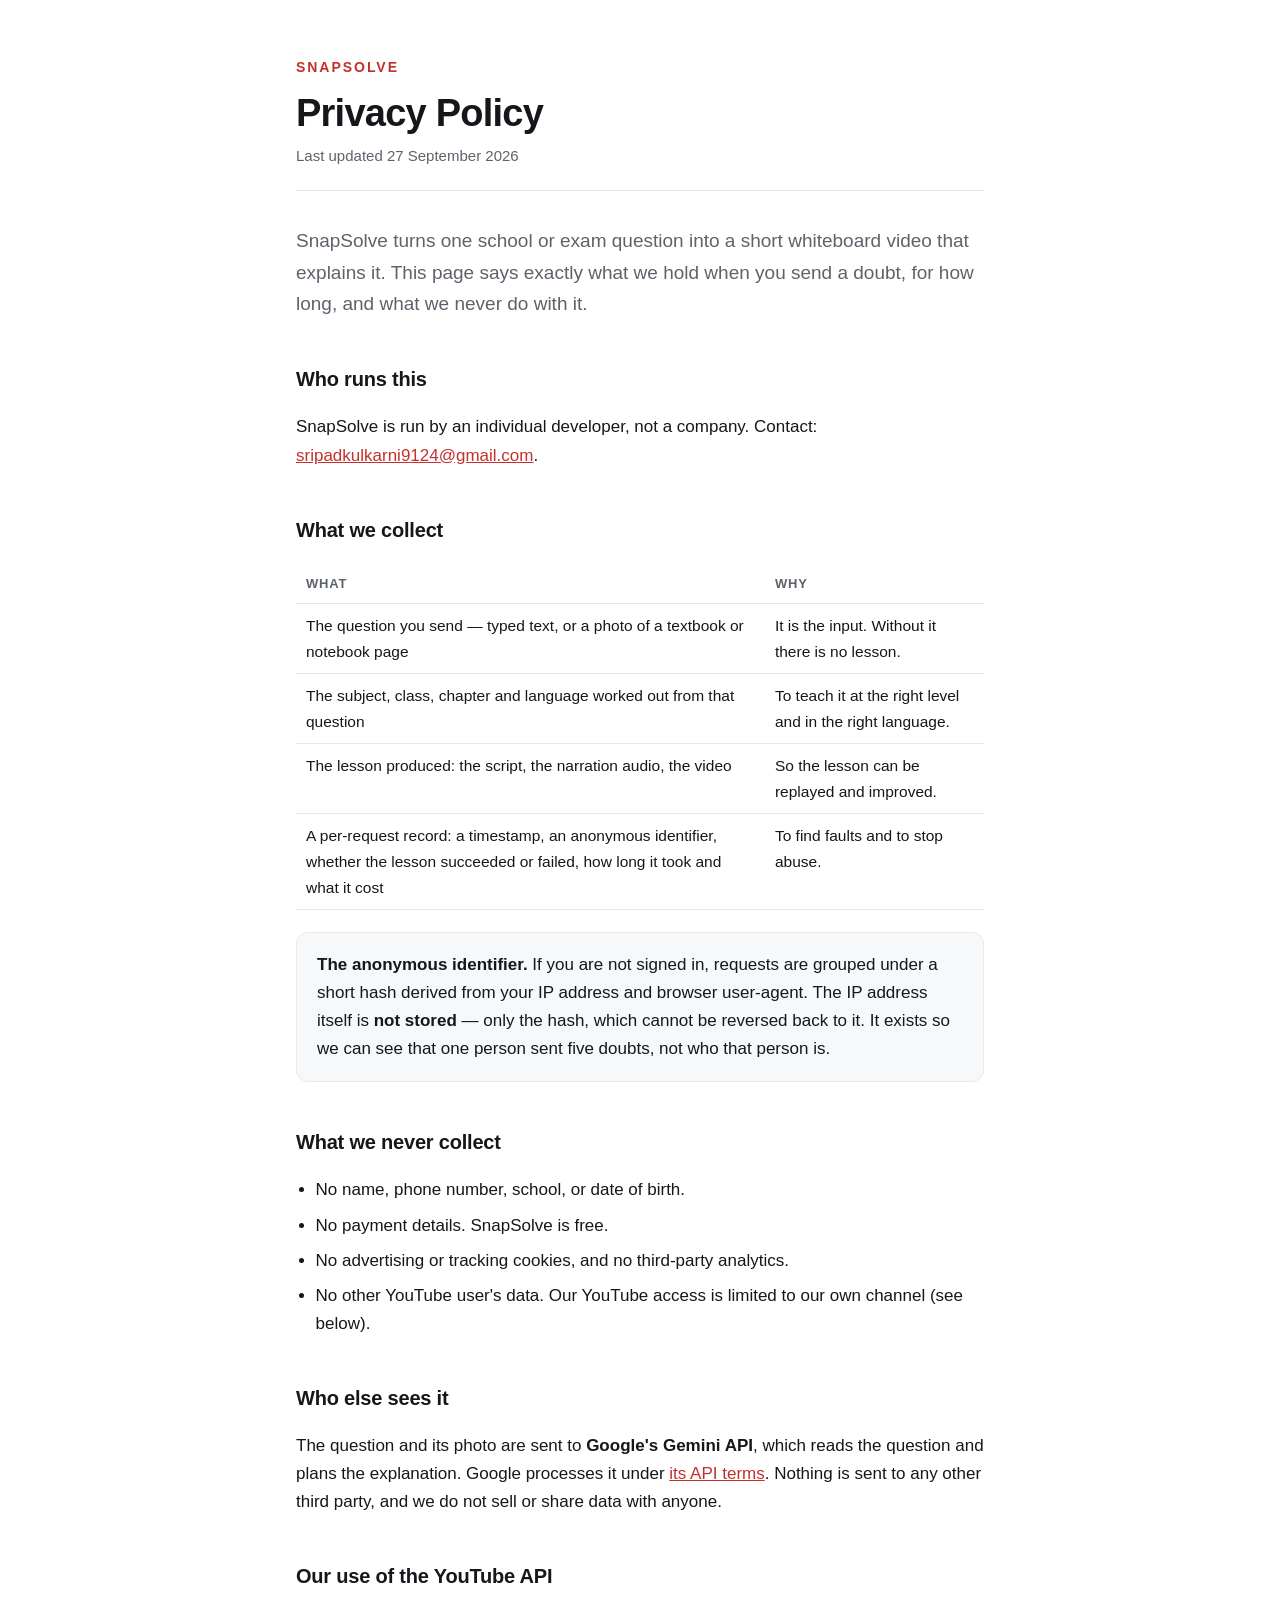
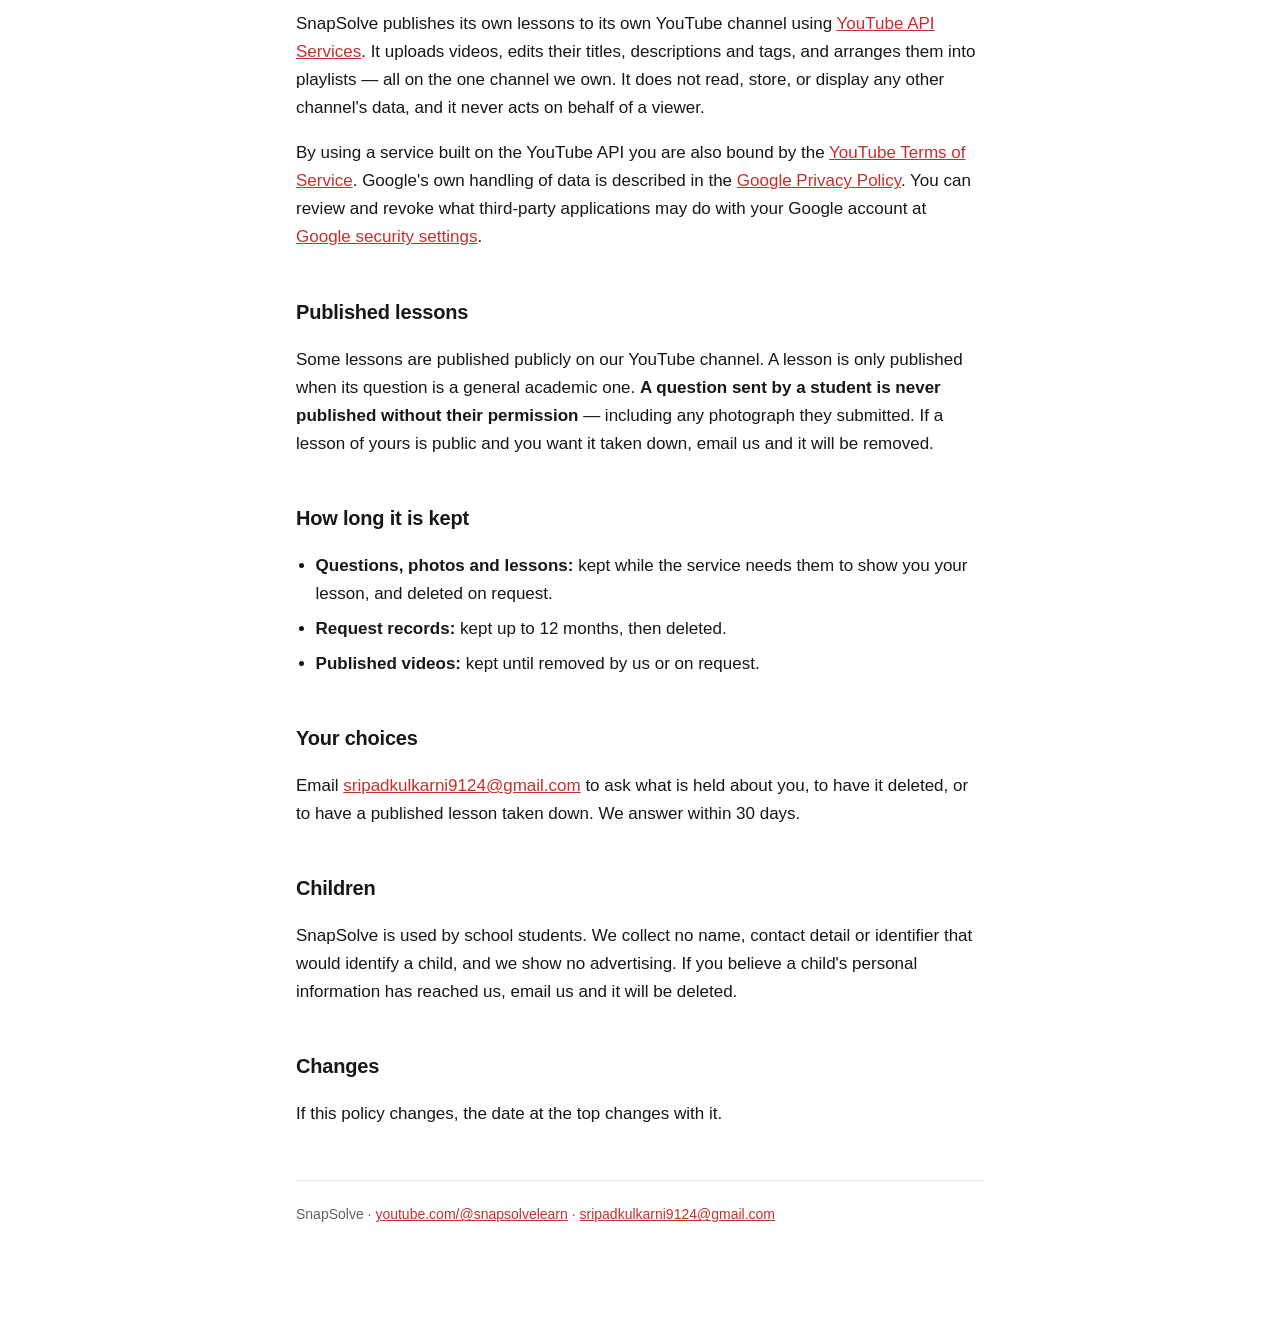
==== index.html @ fbf1bdf1 "SnapSolve privacy policy" ====
<!doctype html>
<html lang="en">
<head>
<meta charset="utf-8">
<meta name="viewport" content="width=device-width, initial-scale=1">
<title>SnapSolve — Privacy Policy</title>
<meta name="description" content="What SnapSolve collects when you send a doubt, how long it is kept, and what it is never used for.">
<style>
  :root{
    --bg:#ffffff; --ink:#15171a; --muted:#5c636b; --rule:#e6e8eb; --accent:#c4302b; --card:#f7f8f9;
  }
  :root:not([data-theme="light"]) { }
  @media (prefers-color-scheme: dark){
    :root:not([data-theme="light"]){ --bg:#101214; --ink:#e9ecef; --muted:#a2aab2; --rule:#252a2f; --accent:#ff6b63; --card:#171a1d; }
  }
  :root[data-theme="dark"]{ --bg:#101214; --ink:#e9ecef; --muted:#a2aab2; --rule:#252a2f; --accent:#ff6b63; --card:#171a1d; }
  *{box-sizing:border-box}
  body{
    margin:0; background:var(--bg); color:var(--ink);
    font:17px/1.65 ui-sans-serif,-apple-system,"Segoe UI",Roboto,"Helvetica Neue",Arial,sans-serif;
    -webkit-font-smoothing:antialiased;
  }
  .wrap{max-width:720px; margin:0 auto; padding:56px 16px 96px}
  header{border-bottom:1px solid var(--rule); padding-bottom:22px; margin-bottom:34px}
  .brand{font-size:14px; letter-spacing:.14em; text-transform:uppercase; color:var(--accent); font-weight:600}
  h1{font-size:clamp(28px,6vw,38px); line-height:1.15; margin:.35em 0 .2em; letter-spacing:-.02em}
  .sub{color:var(--muted); font-size:15px; margin:0}
  h2{font-size:20px; margin:2.2em 0 .5em; letter-spacing:-.01em}
  p,li{color:var(--ink)}
  .lede{font-size:19px; color:var(--muted)}
  ul{padding-left:1.15em}
  li{margin:.42em 0}
  .card{background:var(--card); border:1px solid var(--rule); border-radius:12px; padding:18px 20px; margin:1.3em 0}
  .card p:first-child{margin-top:0} .card p:last-child{margin-bottom:0}
  strong{font-weight:650}
  a{color:var(--accent)}
  code{background:var(--card); border:1px solid var(--rule); border-radius:5px; padding:1px 5px; font-size:.9em}
  footer{margin-top:52px; padding-top:22px; border-top:1px solid var(--rule); color:var(--muted); font-size:14px}
  table{width:100%; border-collapse:collapse; margin:1.1em 0; font-size:15.5px}
  th,td{text-align:left; padding:9px 10px; border-bottom:1px solid var(--rule); vertical-align:top}
  th{color:var(--muted); font-weight:600; font-size:13px; text-transform:uppercase; letter-spacing:.06em}
</style>
</head>
<body>
<div class="wrap">
  <header>
    <div class="brand">SnapSolve</div>
    <h1>Privacy Policy</h1>
    <p class="sub">Last updated 27 September 2026</p>
  </header>

  <p class="lede">SnapSolve turns one school or exam question into a short whiteboard video that explains it.
  This page says exactly what we hold when you send a doubt, for how long, and what we never do with it.</p>

  <h2>Who runs this</h2>
  <p>SnapSolve is run by an individual developer, not a company. Contact:
  <a href="mailto:sripadkulkarni9124@gmail.com">sripadkulkarni9124@gmail.com</a>.</p>

  <h2>What we collect</h2>
  <table>
    <tr><th>What</th><th>Why</th></tr>
    <tr><td>The question you send — typed text, or a photo of a textbook or notebook page</td>
        <td>It is the input. Without it there is no lesson.</td></tr>
    <tr><td>The subject, class, chapter and language worked out from that question</td>
        <td>To teach it at the right level and in the right language.</td></tr>
    <tr><td>The lesson produced: the script, the narration audio, the video</td>
        <td>So the lesson can be replayed and improved.</td></tr>
    <tr><td>A per-request record: a timestamp, an anonymous identifier, whether the lesson succeeded or failed, how long it took and what it cost</td>
        <td>To find faults and to stop abuse.</td></tr>
  </table>

  <div class="card">
    <p><strong>The anonymous identifier.</strong> If you are not signed in, requests are grouped under a short
    hash derived from your IP address and browser user-agent. The IP address itself is <strong>not stored</strong> —
    only the hash, which cannot be reversed back to it. It exists so we can see that one person sent five doubts,
    not who that person is.</p>
  </div>

  <h2>What we never collect</h2>
  <ul>
    <li>No name, phone number, school, or date of birth.</li>
    <li>No payment details. SnapSolve is free.</li>
    <li>No advertising or tracking cookies, and no third-party analytics.</li>
    <li>No other YouTube user's data. Our YouTube access is limited to our own channel (see below).</li>
  </ul>

  <h2>Who else sees it</h2>
  <p>The question and its photo are sent to <strong>Google's Gemini API</strong>, which reads the question and
  plans the explanation. Google processes it under
  <a href="https://ai.google.dev/gemini-api/terms" rel="noopener">its API terms</a>. Nothing is sent to any other
  third party, and we do not sell or share data with anyone.</p>

  <h2>Our use of the YouTube API</h2>
  <p>SnapSolve publishes its own lessons to its own YouTube channel using
  <a href="https://developers.google.com/youtube/terms/api-services-terms-of-service" rel="noopener">YouTube API Services</a>.
  It uploads videos, edits their titles, descriptions and tags, and arranges them into playlists — all on the one
  channel we own. It does not read, store, or display any other channel's data, and it never acts on behalf of
  a viewer.</p>
  <p>By using a service built on the YouTube API you are also bound by the
  <a href="https://www.youtube.com/t/terms" rel="noopener">YouTube Terms of Service</a>. Google's own handling of
  data is described in the <a href="https://policies.google.com/privacy" rel="noopener">Google Privacy Policy</a>.
  You can review and revoke what third-party applications may do with your Google account at
  <a href="https://security.google.com/settings/security/permissions" rel="noopener">Google security settings</a>.</p>

  <h2>Published lessons</h2>
  <p>Some lessons are published publicly on our YouTube channel. A lesson is only published when its question is a
  general academic one. <strong>A question sent by a student is never published without their permission</strong> —
  including any photograph they submitted. If a lesson of yours is public and you want it taken down, email us and
  it will be removed.</p>

  <h2>How long it is kept</h2>
  <ul>
    <li><strong>Questions, photos and lessons:</strong> kept while the service needs them to show you your lesson,
      and deleted on request.</li>
    <li><strong>Request records:</strong> kept up to 12 months, then deleted.</li>
    <li><strong>Published videos:</strong> kept until removed by us or on request.</li>
  </ul>

  <h2>Your choices</h2>
  <p>Email <a href="mailto:sripadkulkarni9124@gmail.com">sripadkulkarni9124@gmail.com</a> to ask what is held about
  you, to have it deleted, or to have a published lesson taken down. We answer within 30 days.</p>

  <h2>Children</h2>
  <p>SnapSolve is used by school students. We collect no name, contact detail or identifier that would identify a
  child, and we show no advertising. If you believe a child's personal information has reached us, email us and it
  will be deleted.</p>

  <h2>Changes</h2>
  <p>If this policy changes, the date at the top changes with it.</p>

  <footer>
    SnapSolve · <a href="https://www.youtube.com/@snapsolvelearn" rel="noopener">youtube.com/@snapsolvelearn</a>
    · <a href="mailto:sripadkulkarni9124@gmail.com">sripadkulkarni9124@gmail.com</a>
  </footer>
</div>
</body>
</html>
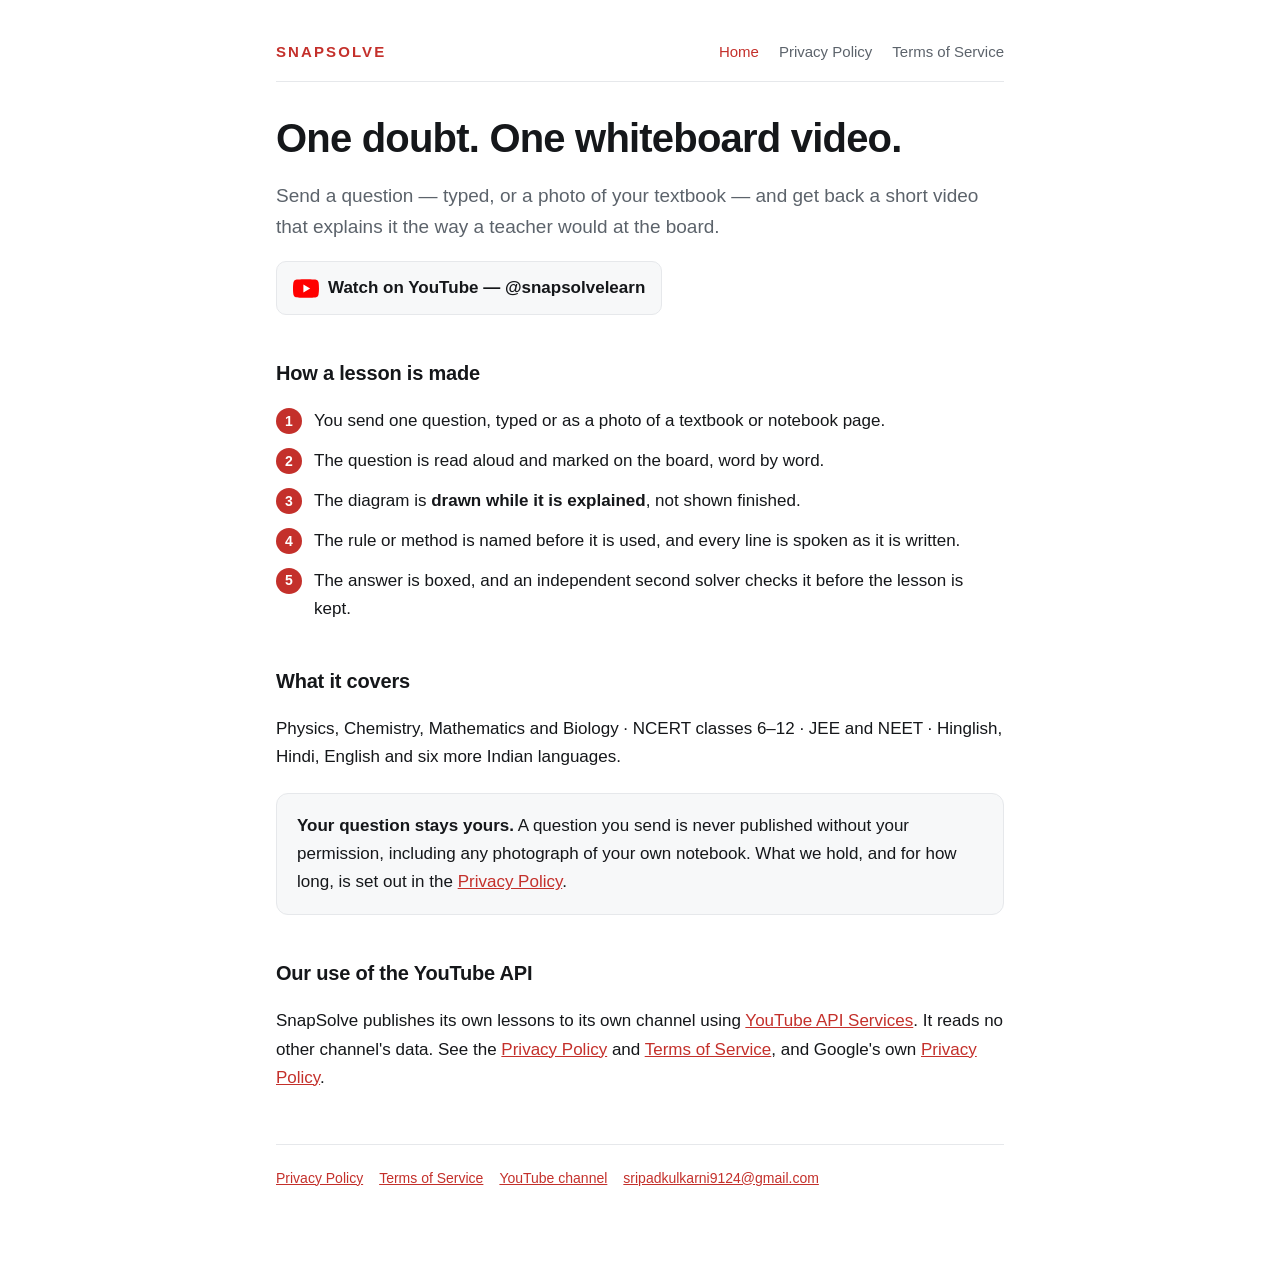
==== commit 416fda22: "homepage and terms of service, privacy policy moved to /privacy.html" ====
--- a/index.html
+++ b/index.html
@@ -3,134 +3,62 @@
 <head>
 <meta charset="utf-8">
 <meta name="viewport" content="width=device-width, initial-scale=1">
-<title>SnapSolve — Privacy Policy</title>
-<meta name="description" content="What SnapSolve collects when you send a doubt, how long it is kept, and what it is never used for.">
-<style>
-  :root{
-    --bg:#ffffff; --ink:#15171a; --muted:#5c636b; --rule:#e6e8eb; --accent:#c4302b; --card:#f7f8f9;
-  }
-  :root:not([data-theme="light"]) { }
-  @media (prefers-color-scheme: dark){
-    :root:not([data-theme="light"]){ --bg:#101214; --ink:#e9ecef; --muted:#a2aab2; --rule:#252a2f; --accent:#ff6b63; --card:#171a1d; }
-  }
-  :root[data-theme="dark"]{ --bg:#101214; --ink:#e9ecef; --muted:#a2aab2; --rule:#252a2f; --accent:#ff6b63; --card:#171a1d; }
-  *{box-sizing:border-box}
-  body{
-    margin:0; background:var(--bg); color:var(--ink);
-    font:17px/1.65 ui-sans-serif,-apple-system,"Segoe UI",Roboto,"Helvetica Neue",Arial,sans-serif;
-    -webkit-font-smoothing:antialiased;
-  }
-  .wrap{max-width:720px; margin:0 auto; padding:56px 16px 96px}
-  header{border-bottom:1px solid var(--rule); padding-bottom:22px; margin-bottom:34px}
-  .brand{font-size:14px; letter-spacing:.14em; text-transform:uppercase; color:var(--accent); font-weight:600}
-  h1{font-size:clamp(28px,6vw,38px); line-height:1.15; margin:.35em 0 .2em; letter-spacing:-.02em}
-  .sub{color:var(--muted); font-size:15px; margin:0}
-  h2{font-size:20px; margin:2.2em 0 .5em; letter-spacing:-.01em}
-  p,li{color:var(--ink)}
-  .lede{font-size:19px; color:var(--muted)}
-  ul{padding-left:1.15em}
-  li{margin:.42em 0}
-  .card{background:var(--card); border:1px solid var(--rule); border-radius:12px; padding:18px 20px; margin:1.3em 0}
-  .card p:first-child{margin-top:0} .card p:last-child{margin-bottom:0}
-  strong{font-weight:650}
-  a{color:var(--accent)}
-  code{background:var(--card); border:1px solid var(--rule); border-radius:5px; padding:1px 5px; font-size:.9em}
-  footer{margin-top:52px; padding-top:22px; border-top:1px solid var(--rule); color:var(--muted); font-size:14px}
-  table{width:100%; border-collapse:collapse; margin:1.1em 0; font-size:15.5px}
-  th,td{text-align:left; padding:9px 10px; border-bottom:1px solid var(--rule); vertical-align:top}
-  th{color:var(--muted); font-weight:600; font-size:13px; text-transform:uppercase; letter-spacing:.06em}
-</style>
+<title>SnapSolve — one doubt, one whiteboard video</title>
+<meta name="description" content="SnapSolve turns a school or exam question into a short whiteboard video that explains it, and publishes it to our YouTube channel.">
+<link rel="stylesheet" href="style.css">
 </head>
 <body>
 <div class="wrap">
-  <header>
-    <div class="brand">SnapSolve</div>
-    <h1>Privacy Policy</h1>
-    <p class="sub">Last updated 27 September 2026</p>
-  </header>
+  <nav>
+    <span class="brand">SnapSolve</span>
+    <a href="./" class="on">Home</a>
+    <a href="./privacy.html">Privacy Policy</a>
+    <a href="./terms.html">Terms of Service</a>
+  </nav>
 
-  <p class="lede">SnapSolve turns one school or exam question into a short whiteboard video that explains it.
-  This page says exactly what we hold when you send a doubt, for how long, and what we never do with it.</p>
+  <h1>One doubt. One whiteboard video.</h1>
+  <p class="lede">Send a question — typed, or a photo of your textbook — and get back a short video that explains
+  it the way a teacher would at the board.</p>
 
-  <h2>Who runs this</h2>
-  <p>SnapSolve is run by an individual developer, not a company. Contact:
-  <a href="mailto:sripadkulkarni9124@gmail.com">sripadkulkarni9124@gmail.com</a>.</p>
+  <a class="yt" href="https://www.youtube.com/@snapsolvelearn" rel="noopener">
+    <svg width="26" height="19" viewBox="0 0 28 20" aria-hidden="true">
+      <path fill="#FF0000" d="M27.4 3.1A3.5 3.5 0 0 0 25 .6C22.8 0 14 0 14 0S5.2 0 3 .6A3.5 3.5 0 0 0 .6 3.1C0 5.3 0 10 0 10s0 4.7.6 6.9A3.5 3.5 0 0 0 3 19.4c2.2.6 11 .6 11 .6s8.8 0 11-.6a3.5 3.5 0 0 0 2.4-2.5c.6-2.2.6-6.9.6-6.9s0-4.7-.6-6.9z"/>
+      <path fill="#fff" d="M11.2 14.3 18.5 10l-7.3-4.3z"/>
+    </svg>
+    Watch on YouTube — @snapsolvelearn
+  </a>
 
-  <h2>What we collect</h2>
-  <table>
-    <tr><th>What</th><th>Why</th></tr>
-    <tr><td>The question you send — typed text, or a photo of a textbook or notebook page</td>
-        <td>It is the input. Without it there is no lesson.</td></tr>
-    <tr><td>The subject, class, chapter and language worked out from that question</td>
-        <td>To teach it at the right level and in the right language.</td></tr>
-    <tr><td>The lesson produced: the script, the narration audio, the video</td>
-        <td>So the lesson can be replayed and improved.</td></tr>
-    <tr><td>A per-request record: a timestamp, an anonymous identifier, whether the lesson succeeded or failed, how long it took and what it cost</td>
-        <td>To find faults and to stop abuse.</td></tr>
-  </table>
+  <h2>How a lesson is made</h2>
+  <ol class="steps">
+    <li>You send one question, typed or as a photo of a textbook or notebook page.</li>
+    <li>The question is read aloud and marked on the board, word by word.</li>
+    <li>The diagram is <strong>drawn while it is explained</strong>, not shown finished.</li>
+    <li>The rule or method is named before it is used, and every line is spoken as it is written.</li>
+    <li>The answer is boxed, and an independent second solver checks it before the lesson is kept.</li>
+  </ol>
+
+  <h2>What it covers</h2>
+  <p>Physics, Chemistry, Mathematics and Biology · NCERT classes 6–12 · JEE and NEET ·
+  Hinglish, Hindi, English and six more Indian languages.</p>
 
   <div class="card">
-    <p><strong>The anonymous identifier.</strong> If you are not signed in, requests are grouped under a short
-    hash derived from your IP address and browser user-agent. The IP address itself is <strong>not stored</strong> —
-    only the hash, which cannot be reversed back to it. It exists so we can see that one person sent five doubts,
-    not who that person is.</p>
+    <p><strong>Your question stays yours.</strong> A question you send is never published without your
+    permission, including any photograph of your own notebook. What we hold, and for how long, is set out in
+    the <a href="./privacy.html">Privacy Policy</a>.</p>
   </div>
 
-  <h2>What we never collect</h2>
-  <ul>
-    <li>No name, phone number, school, or date of birth.</li>
-    <li>No payment details. SnapSolve is free.</li>
-    <li>No advertising or tracking cookies, and no third-party analytics.</li>
-    <li>No other YouTube user's data. Our YouTube access is limited to our own channel (see below).</li>
-  </ul>
-
-  <h2>Who else sees it</h2>
-  <p>The question and its photo are sent to <strong>Google's Gemini API</strong>, which reads the question and
-  plans the explanation. Google processes it under
-  <a href="https://ai.google.dev/gemini-api/terms" rel="noopener">its API terms</a>. Nothing is sent to any other
-  third party, and we do not sell or share data with anyone.</p>
-
   <h2>Our use of the YouTube API</h2>
-  <p>SnapSolve publishes its own lessons to its own YouTube channel using
+  <p>SnapSolve publishes its own lessons to its own channel using
   <a href="https://developers.google.com/youtube/terms/api-services-terms-of-service" rel="noopener">YouTube API Services</a>.
-  It uploads videos, edits their titles, descriptions and tags, and arranges them into playlists — all on the one
-  channel we own. It does not read, store, or display any other channel's data, and it never acts on behalf of
-  a viewer.</p>
-  <p>By using a service built on the YouTube API you are also bound by the
-  <a href="https://www.youtube.com/t/terms" rel="noopener">YouTube Terms of Service</a>. Google's own handling of
-  data is described in the <a href="https://policies.google.com/privacy" rel="noopener">Google Privacy Policy</a>.
-  You can review and revoke what third-party applications may do with your Google account at
-  <a href="https://security.google.com/settings/security/permissions" rel="noopener">Google security settings</a>.</p>
-
-  <h2>Published lessons</h2>
-  <p>Some lessons are published publicly on our YouTube channel. A lesson is only published when its question is a
-  general academic one. <strong>A question sent by a student is never published without their permission</strong> —
-  including any photograph they submitted. If a lesson of yours is public and you want it taken down, email us and
-  it will be removed.</p>
-
-  <h2>How long it is kept</h2>
-  <ul>
-    <li><strong>Questions, photos and lessons:</strong> kept while the service needs them to show you your lesson,
-      and deleted on request.</li>
-    <li><strong>Request records:</strong> kept up to 12 months, then deleted.</li>
-    <li><strong>Published videos:</strong> kept until removed by us or on request.</li>
-  </ul>
-
-  <h2>Your choices</h2>
-  <p>Email <a href="mailto:sripadkulkarni9124@gmail.com">sripadkulkarni9124@gmail.com</a> to ask what is held about
-  you, to have it deleted, or to have a published lesson taken down. We answer within 30 days.</p>
-
-  <h2>Children</h2>
-  <p>SnapSolve is used by school students. We collect no name, contact detail or identifier that would identify a
-  child, and we show no advertising. If you believe a child's personal information has reached us, email us and it
-  will be deleted.</p>
-
-  <h2>Changes</h2>
-  <p>If this policy changes, the date at the top changes with it.</p>
+  It reads no other channel's data. See the <a href="./privacy.html">Privacy Policy</a> and
+  <a href="./terms.html">Terms of Service</a>, and Google's own
+  <a href="https://policies.google.com/privacy" rel="noopener">Privacy Policy</a>.</p>
 
   <footer>
-    SnapSolve · <a href="https://www.youtube.com/@snapsolvelearn" rel="noopener">youtube.com/@snapsolvelearn</a>
-    · <a href="mailto:sripadkulkarni9124@gmail.com">sripadkulkarni9124@gmail.com</a>
+    <a href="./privacy.html">Privacy Policy</a>
+    <a href="./terms.html">Terms of Service</a>
+    <a href="https://www.youtube.com/@snapsolvelearn" rel="noopener">YouTube channel</a>
+    <a href="mailto:sripadkulkarni9124@gmail.com">sripadkulkarni9124@gmail.com</a>
   </footer>
 </div>
 </body>
--- a/style.css
+++ b/style.css
@@ -0,0 +1,27 @@
+:root{ --bg:#fff; --ink:#15171a; --muted:#5c636b; --rule:#e6e8eb; --accent:#c4302b; --card:#f7f8f9; }
+@media (prefers-color-scheme: dark){ :root:not([data-theme="light"]){ --bg:#101214; --ink:#e9ecef; --muted:#a2aab2; --rule:#252a2f; --accent:#ff6b63; --card:#171a1d; } }
+:root[data-theme="dark"]{ --bg:#101214; --ink:#e9ecef; --muted:#a2aab2; --rule:#252a2f; --accent:#ff6b63; --card:#171a1d; }
+*{box-sizing:border-box}
+body{margin:0;background:var(--bg);color:var(--ink);font:17px/1.65 ui-sans-serif,-apple-system,"Segoe UI",Roboto,Arial,sans-serif;-webkit-font-smoothing:antialiased}
+.wrap{max-width:760px;margin:0 auto;padding:40px 16px 90px}
+nav{display:flex;gap:20px;align-items:center;border-bottom:1px solid var(--rule);padding-bottom:16px;margin-bottom:34px;flex-wrap:wrap}
+nav .brand{font-size:15px;letter-spacing:.14em;text-transform:uppercase;color:var(--accent);font-weight:700;margin-right:auto}
+nav a{color:var(--muted);text-decoration:none;font-size:15px}
+nav a:hover,nav a.on{color:var(--accent)}
+h1{font-size:clamp(28px,6vw,40px);line-height:1.12;margin:.2em 0 .25em;letter-spacing:-.02em}
+h2{font-size:20px;margin:2.1em 0 .5em;letter-spacing:-.01em}
+.sub{color:var(--muted);font-size:15px;margin:0}
+.lede{font-size:19px;color:var(--muted)}
+ul{padding-left:1.15em} li{margin:.42em 0}
+.card{background:var(--card);border:1px solid var(--rule);border-radius:12px;padding:18px 20px;margin:1.3em 0}
+.card p:first-child{margin-top:0}.card p:last-child{margin-bottom:0}
+a{color:var(--accent)}
+table{width:100%;border-collapse:collapse;margin:1.1em 0;font-size:15.5px}
+th,td{text-align:left;padding:9px 10px;border-bottom:1px solid var(--rule);vertical-align:top}
+th{color:var(--muted);font-weight:600;font-size:13px;text-transform:uppercase;letter-spacing:.06em}
+footer{margin-top:52px;padding-top:22px;border-top:1px solid var(--rule);color:var(--muted);font-size:14px;display:flex;gap:16px;flex-wrap:wrap}
+.yt{display:inline-flex;align-items:center;gap:9px;background:var(--card);border:1px solid var(--rule);border-radius:10px;padding:12px 16px;text-decoration:none;color:var(--ink);font-weight:600}
+.yt svg{flex:0 0 auto}
+.steps{counter-reset:s;list-style:none;padding:0}
+.steps li{counter-increment:s;padding-left:38px;position:relative;margin:.7em 0}
+.steps li::before{content:counter(s);position:absolute;left:0;top:1px;width:26px;height:26px;border-radius:50%;background:var(--accent);color:#fff;display:grid;place-items:center;font-size:14px;font-weight:700}
